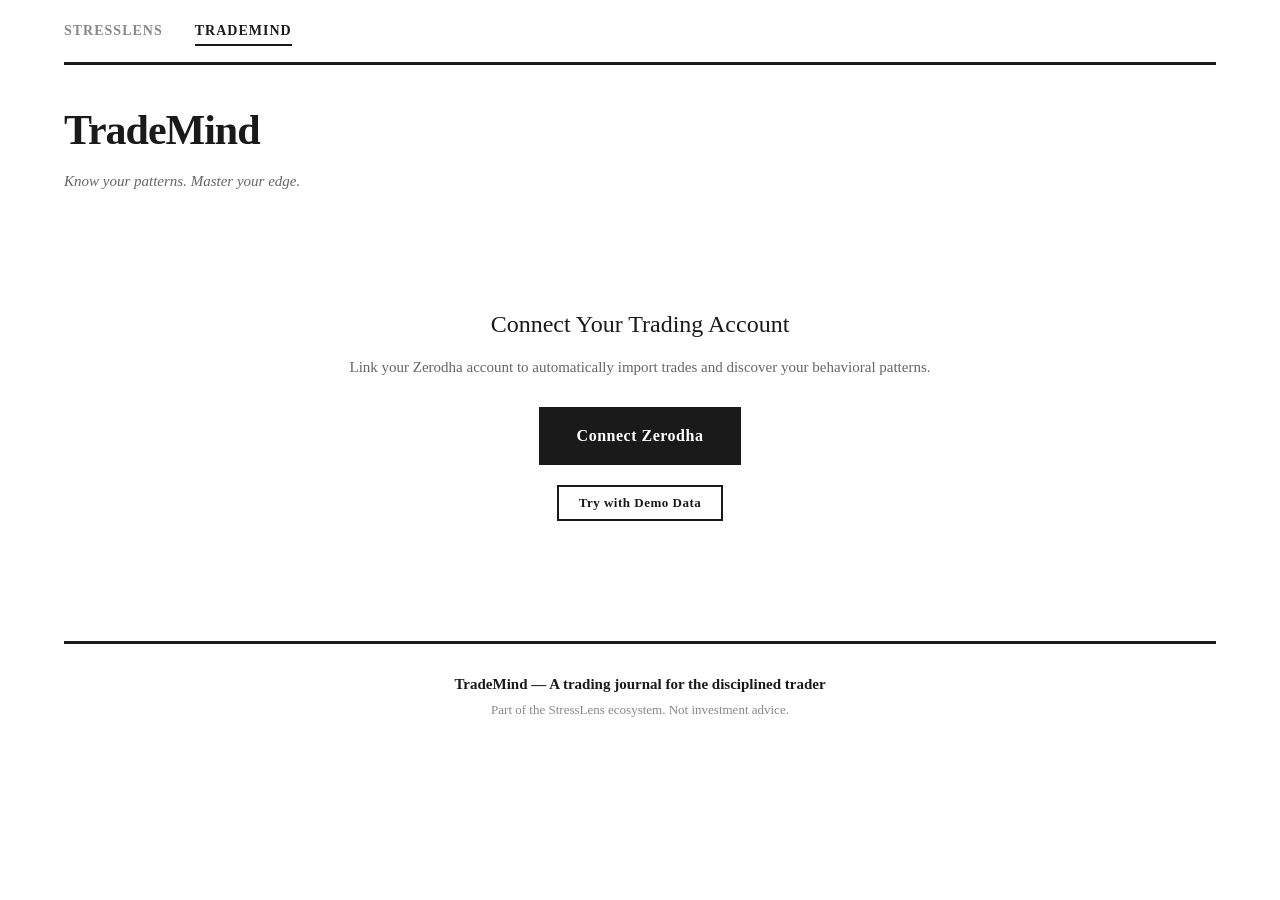
==== stresslens/frontend/dashboard.html @ e1c03084 "Add TradeMind Phase 1: Zerodha OAuth, trade sync, demo data, market context, dashboard - Zerodha Kit" ====
<!DOCTYPE html>
<html lang="en">
<head>
    <meta charset="UTF-8">
    <meta name="viewport" content="width=device-width, initial-scale=1.0">
    <title>TradeMind — Trading Journal</title>
    <style>
        * { margin: 0; padding: 0; box-sizing: border-box; }

        body {
            font-family: 'Georgia', 'Times New Roman', serif;
            background: #ffffff;
            color: #1a1a1a;
            line-height: 1.6;
        }

        .container {
            max-width: 1200px;
            margin: 0 auto;
            padding: 0 24px;
        }

        /* Navigation */
        nav {
            border-bottom: 3px solid #1a1a1a;
            padding: 20px 0 16px;
            display: flex;
            align-items: baseline;
            gap: 32px;
        }

        nav .brand {
            font-size: 14px;
            font-weight: 700;
            letter-spacing: 1px;
            text-transform: uppercase;
            color: #888;
            text-decoration: none;
        }

        nav .brand:hover { color: #1a1a1a; }

        nav .brand.active {
            color: #1a1a1a;
            border-bottom: 2px solid #1a1a1a;
            padding-bottom: 2px;
        }

        /* Header */
        header {
            padding: 32px 0 20px;
            margin-bottom: 32px;
        }

        .logo {
            font-size: 42px;
            font-weight: 700;
            letter-spacing: -1px;
            color: #1a1a1a;
        }

        .tagline {
            font-size: 15px;
            color: #666;
            font-style: italic;
            margin-top: 4px;
        }

        /* Auth section */
        .auth-section {
            text-align: center;
            padding: 60px 0;
        }

        .auth-section h2 {
            font-size: 24px;
            font-weight: 400;
            margin-bottom: 12px;
        }

        .auth-section p {
            color: #666;
            margin-bottom: 28px;
            font-size: 15px;
        }

        .btn {
            display: inline-block;
            padding: 14px 36px;
            font-size: 16px;
            font-family: 'Georgia', serif;
            font-weight: 600;
            letter-spacing: 0.5px;
            border: 2px solid #1a1a1a;
            cursor: pointer;
            text-decoration: none;
            transition: all 0.2s;
        }

        .btn-primary {
            background: #1a1a1a;
            color: #fff;
        }

        .btn-primary:hover { background: #333; }
        .btn-primary:disabled { background: #999; border-color: #999; cursor: wait; }

        .btn-secondary {
            background: #fff;
            color: #1a1a1a;
        }

        .btn-secondary:hover { background: #f5f5f5; }

        .btn-danger {
            background: #fff;
            color: #cc0000;
            border-color: #cc0000;
        }

        .btn-danger:hover { background: #fff5f5; }

        .btn-sm {
            padding: 8px 20px;
            font-size: 13px;
        }

        /* Status bar */
        .status-bar {
            display: flex;
            justify-content: space-between;
            align-items: center;
            padding: 16px 0;
            border-bottom: 1px solid #eee;
            margin-bottom: 24px;
        }

        .status-bar .user-info {
            font-size: 14px;
            color: #666;
        }

        .status-bar .user-info strong {
            color: #1a1a1a;
        }

        .actions {
            display: flex;
            gap: 12px;
        }

        /* Stats row */
        .stats-row {
            display: grid;
            grid-template-columns: repeat(4, 1fr);
            gap: 20px;
            margin-bottom: 32px;
        }

        .stat-card {
            text-align: center;
            padding: 24px 16px;
            border: 1px solid #ddd;
        }

        .stat-card .label {
            font-size: 11px;
            text-transform: uppercase;
            letter-spacing: 2px;
            color: #888;
            margin-bottom: 6px;
        }

        .stat-card .value {
            font-size: 36px;
            font-weight: 700;
            line-height: 1;
            font-family: 'Consolas', monospace;
        }

        .stat-card .sub {
            font-size: 12px;
            margin-top: 6px;
            color: #666;
        }

        .positive { color: #0a8043; }
        .negative { color: #cc0000; }
        .neutral { color: #1a1a1a; }

        /* Trades table */
        .section-title {
            font-size: 18px;
            font-weight: 700;
            border-bottom: 2px solid #1a1a1a;
            padding-bottom: 8px;
            margin: 28px 0 16px;
            text-transform: uppercase;
            letter-spacing: 1px;
        }

        .trades-table {
            width: 100%;
            border-collapse: collapse;
            font-size: 14px;
        }

        .trades-table thead th {
            text-align: left;
            padding: 12px 10px;
            font-size: 11px;
            text-transform: uppercase;
            letter-spacing: 1.5px;
            color: #888;
            border-bottom: 2px solid #1a1a1a;
            font-weight: 600;
        }

        .trades-table tbody tr {
            border-bottom: 1px solid #eee;
            cursor: pointer;
            transition: background 0.15s;
        }

        .trades-table tbody tr:hover {
            background: #fafafa;
        }

        .trades-table td {
            padding: 12px 10px;
            font-family: 'Consolas', 'Courier New', monospace;
            font-size: 13px;
        }

        .trades-table .sym {
            font-weight: 700;
            color: #1a1a1a;
        }

        .trades-table .dir-long {
            color: #0a8043;
            font-weight: 600;
        }

        .trades-table .dir-short {
            color: #cc0000;
            font-weight: 600;
        }

        .pnl-positive {
            color: #0a8043;
            font-weight: 700;
        }

        .pnl-negative {
            color: #cc0000;
            font-weight: 700;
        }

        .emotion-tag {
            display: inline-block;
            padding: 2px 8px;
            font-size: 10px;
            text-transform: uppercase;
            letter-spacing: 0.5px;
            border: 1px solid #ddd;
            color: #666;
            font-family: 'Georgia', serif;
        }

        .emotion-revenge {
            border-color: #cc0000;
            color: #cc0000;
            background: #fff5f5;
        }

        .emotion-fomo {
            border-color: #bf6a00;
            color: #bf6a00;
            background: #fff8f0;
        }

        .emotion-disciplined {
            border-color: #0a8043;
            color: #0a8043;
            background: #f0f9f0;
        }

        /* Loading & messages */
        .loading-overlay {
            display: none;
            text-align: center;
            padding: 40px;
        }

        .spinner {
            width: 36px;
            height: 36px;
            border: 3px solid #eee;
            border-top: 3px solid #1a1a1a;
            border-radius: 50%;
            animation: spin 0.8s linear infinite;
            margin: 0 auto 12px;
        }

        @keyframes spin { to { transform: rotate(360deg); } }

        .message {
            padding: 16px 20px;
            margin: 16px 0;
            font-size: 14px;
            font-weight: 600;
        }

        .message-success {
            background: #f0f9f0;
            border-left: 4px solid #0a8043;
            color: #0a8043;
        }

        .message-error {
            background: #fff5f5;
            border-left: 4px solid #cc0000;
            color: #cc0000;
        }

        .message-info {
            background: #f0f5ff;
            border-left: 4px solid #0052cc;
            color: #0052cc;
        }

        /* Demo badge */
        .demo-badge {
            display: inline-block;
            padding: 3px 10px;
            font-size: 10px;
            font-weight: 700;
            letter-spacing: 1px;
            text-transform: uppercase;
            background: #fff8f0;
            border: 1px solid #bf6a00;
            color: #bf6a00;
            margin-left: 8px;
        }

        /* Empty state */
        .empty-state {
            text-align: center;
            padding: 60px 20px;
            color: #888;
        }

        .empty-state h3 {
            font-size: 18px;
            font-weight: 400;
            margin-bottom: 12px;
            color: #666;
        }

        /* Footer */
        footer {
            border-top: 3px solid #1a1a1a;
            padding: 24px 0;
            margin-top: 60px;
            text-align: center;
        }

        footer p {
            font-size: 13px;
            color: #888;
            margin: 4px 0;
        }

        footer .brand {
            font-size: 15px;
            color: #1a1a1a;
            font-weight: 700;
        }

        /* Responsive */
        @media (max-width: 768px) {
            .stats-row { grid-template-columns: repeat(2, 1fr); }
            .trades-table { font-size: 12px; }
            .trades-table td, .trades-table th { padding: 8px 6px; }
            .logo { font-size: 32px; }
            nav { flex-wrap: wrap; gap: 16px; }
        }
    </style>
</head>
<body>
    <div class="container">
        <nav>
            <a href="/" class="brand">StressLens</a>
            <a href="/dashboard" class="brand active">TradeMind</a>
        </nav>

        <header>
            <div class="logo">TradeMind</div>
            <div class="tagline">Know your patterns. Master your edge.</div>
        </header>

        <!-- Not Authenticated -->
        <div id="authSection" class="auth-section" style="display:none;">
            <h2>Connect Your Trading Account</h2>
            <p>Link your Zerodha account to automatically import trades and discover your behavioral patterns.</p>
            <a id="connectBtn" class="btn btn-primary" href="#">Connect Zerodha</a>
            <div style="margin-top:20px;">
                <button class="btn btn-secondary btn-sm" onclick="loadDemo()">Try with Demo Data</button>
            </div>
        </div>

        <!-- Authenticated Dashboard -->
        <div id="dashboard" style="display:none;">
            <div class="status-bar">
                <div class="user-info">
                    Logged in as <strong id="userId">—</strong>
                    <span id="demoBadge" class="demo-badge" style="display:none;">Demo Mode</span>
                </div>
                <div class="actions">
                    <button class="btn btn-secondary btn-sm" onclick="loadDemo()">Load Demo Data</button>
                    <button class="btn btn-secondary btn-sm" onclick="syncTrades()">Sync Trades</button>
                    <button class="btn btn-danger btn-sm" onclick="doLogout()">Logout</button>
                </div>
            </div>

            <div id="messageArea"></div>

            <!-- Stats -->
            <div class="stats-row" id="statsRow">
                <div class="stat-card">
                    <div class="label">Total Trades</div>
                    <div class="value neutral" id="statTotal">—</div>
                </div>
                <div class="stat-card">
                    <div class="label">Win Rate</div>
                    <div class="value neutral" id="statWinRate">—</div>
                    <div class="sub" id="statWinRateSub"></div>
                </div>
                <div class="stat-card">
                    <div class="label">Total P&L</div>
                    <div class="value" id="statPnl">—</div>
                </div>
                <div class="stat-card">
                    <div class="label">Avg P&L / Trade</div>
                    <div class="value" id="statAvgPnl">—</div>
                </div>
            </div>

            <!-- Loading -->
            <div class="loading-overlay" id="loading">
                <div class="spinner"></div>
                <p>Loading trades...</p>
            </div>

            <!-- Trades Table -->
            <div class="section-title">Trade Log</div>
            <div id="tradesArea">
                <div class="empty-state" id="emptyState">
                    <h3>No trades yet</h3>
                    <p>Sync your Zerodha trades or load demo data to get started.</p>
                </div>
                <table class="trades-table" id="tradesTable" style="display:none;">
                    <thead>
                        <tr>
                            <th>Date</th>
                            <th>Symbol</th>
                            <th>Direction</th>
                            <th>Qty</th>
                            <th>Entry</th>
                            <th>Exit</th>
                            <th>P&L</th>
                            <th>Emotion</th>
                        </tr>
                    </thead>
                    <tbody id="tradesBody"></tbody>
                </table>
            </div>
        </div>

        <footer>
            <p class="brand">TradeMind — A trading journal for the disciplined trader</p>
            <p>Part of the StressLens ecosystem. Not investment advice.</p>
        </footer>
    </div>

    <script>
        let currentUserId = null;

        // ── Init ──
        (async function init() {
            try {
                const resp = await fetch('/auth/status');
                const data = await resp.json();
                if (data.authenticated) {
                    currentUserId = data.user_id;
                    showDashboard(data);
                    await loadTrades();
                } else {
                    showAuth();
                }
            } catch (e) {
                showAuth();
            }
        })();

        async function showAuth() {
            document.getElementById('authSection').style.display = 'block';
            document.getElementById('dashboard').style.display = 'none';
            // Get login URL
            try {
                const resp = await fetch('/auth/login');
                const data = await resp.json();
                document.getElementById('connectBtn').href = data.url;
            } catch (e) {}
        }

        function showDashboard(authData) {
            document.getElementById('authSection').style.display = 'none';
            document.getElementById('dashboard').style.display = 'block';
            document.getElementById('userId').textContent = authData.user_id;
            if (authData.demo_mode) {
                document.getElementById('demoBadge').style.display = 'inline-block';
            }
        }

        function showMessage(text, type) {
            const area = document.getElementById('messageArea');
            area.innerHTML = `<div class="message message-${type}">${text}</div>`;
            setTimeout(() => { area.innerHTML = ''; }, 5000);
        }

        // ── Load Trades ──
        async function loadTrades() {
            document.getElementById('loading').style.display = 'block';
            try {
                const resp = await fetch('/api/trades');
                const data = await resp.json();
                if (data.trades && data.trades.length > 0) {
                    renderTrades(data.trades);
                    computeStats(data.trades);
                } else {
                    document.getElementById('emptyState').style.display = 'block';
                    document.getElementById('tradesTable').style.display = 'none';
                }
            } catch (e) {
                showMessage('Failed to load trades: ' + e.message, 'error');
            } finally {
                document.getElementById('loading').style.display = 'none';
            }
        }

        function renderTrades(trades) {
            const tbody = document.getElementById('tradesBody');
            tbody.innerHTML = '';
            for (const t of trades) {
                const date = new Date(t.entry_time).toLocaleDateString('en-IN', {
                    day: '2-digit', month: 'short', year: '2-digit'
                });
                const time = new Date(t.entry_time).toLocaleTimeString('en-IN', {
                    hour: '2-digit', minute: '2-digit'
                });
                const dirClass = t.direction === 'LONG' ? 'dir-long' : 'dir-short';
                const pnlClass = t.pnl >= 0 ? 'pnl-positive' : 'pnl-negative';
                const pnlSign = t.pnl >= 0 ? '+' : '';
                let emotionHtml = '';
                if (t.emotion_tag) {
                    let eCls = 'emotion-tag';
                    if (t.emotion_tag === 'revenge') eCls += ' emotion-revenge';
                    else if (t.emotion_tag === 'fomo') eCls += ' emotion-fomo';
                    else if (t.emotion_tag === 'disciplined') eCls += ' emotion-disciplined';
                    emotionHtml = `<span class="${eCls}">${t.emotion_tag}</span>`;
                }
                tbody.innerHTML += `
                    <tr>
                        <td>${date} ${time}</td>
                        <td class="sym">${t.symbol}</td>
                        <td class="${dirClass}">${t.direction}</td>
                        <td>${t.quantity}</td>
                        <td>${formatPrice(t.entry_price)}</td>
                        <td>${formatPrice(t.exit_price)}</td>
                        <td class="${pnlClass}">${pnlSign}${formatPrice(t.pnl)}</td>
                        <td>${emotionHtml}</td>
                    </tr>`;
            }
            document.getElementById('emptyState').style.display = 'none';
            document.getElementById('tradesTable').style.display = 'table';
        }

        function computeStats(trades) {
            const total = trades.length;
            const wins = trades.filter(t => t.pnl > 0).length;
            const totalPnl = trades.reduce((s, t) => s + t.pnl, 0);
            const avgPnl = total > 0 ? totalPnl / total : 0;
            const winRate = total > 0 ? (wins / total * 100) : 0;

            document.getElementById('statTotal').textContent = total;
            document.getElementById('statWinRate').textContent = winRate.toFixed(1) + '%';
            document.getElementById('statWinRate').className = `value ${winRate >= 50 ? 'positive' : 'negative'}`;
            document.getElementById('statWinRateSub').textContent = `${wins}W / ${total - wins}L`;

            document.getElementById('statPnl').textContent = formatPrice(totalPnl);
            document.getElementById('statPnl').className = `value ${totalPnl >= 0 ? 'positive' : 'negative'}`;

            document.getElementById('statAvgPnl').textContent = formatPrice(avgPnl);
            document.getElementById('statAvgPnl').className = `value ${avgPnl >= 0 ? 'positive' : 'negative'}`;
        }

        function formatPrice(n) {
            if (n === undefined || n === null) return '—';
            const abs = Math.abs(n);
            if (abs >= 10000000) return (n / 10000000).toFixed(2) + ' Cr';
            if (abs >= 100000) return (n / 100000).toFixed(2) + ' L';
            return n.toLocaleString('en-IN', { maximumFractionDigits: 2 });
        }

        // ── Actions ──
        async function loadDemo() {
            showMessage('Loading demo trades...', 'info');
            try {
                const resp = await fetch('/api/trades/load-demo', { method: 'POST' });
                const data = await resp.json();
                showMessage(`${data.message}`, 'success');
                // If not authenticated yet, auto-login as demo
                if (!currentUserId) {
                    await fetch('/auth/callback?request_token=demo_token&status=success');
                    const status = await (await fetch('/auth/status')).json();
                    if (status.authenticated) {
                        currentUserId = status.user_id;
                        showDashboard(status);
                    }
                }
                await loadTrades();
            } catch (e) {
                showMessage('Failed to load demo data: ' + e.message, 'error');
            }
        }

        async function syncTrades() {
            showMessage('Syncing trades from Zerodha...', 'info');
            try {
                const resp = await fetch('/api/trades/sync');
                const data = await resp.json();
                showMessage(data.message, data.synced > 0 ? 'success' : 'info');
                if (data.synced > 0) {
                    await loadTrades();
                }
            } catch (e) {
                showMessage('Sync failed: ' + e.message, 'error');
            }
        }

        async function doLogout() {
            try {
                await fetch('/auth/logout');
                currentUserId = null;
                showAuth();
            } catch (e) {}
        }
    </script>
</body>
</html>
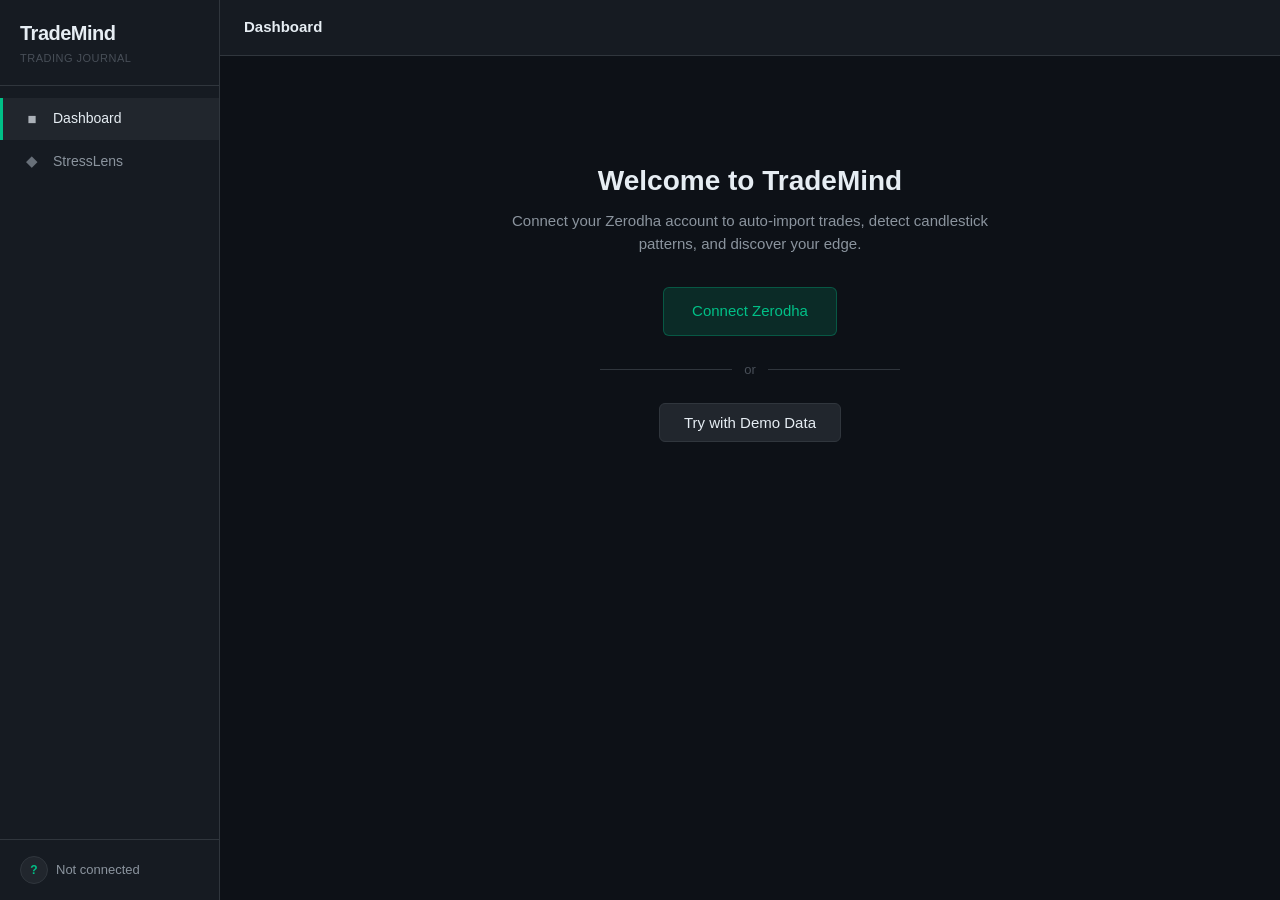
==== commit 25e2e439: "Add TradeMind Phase 2: Candlestick Pattern Stamper + dark dashboard redesign - pattern_detector.py: " ====
--- a/stresslens/frontend/dashboard.html
+++ b/stresslens/frontend/dashboard.html
@@ -7,656 +7,948 @@
     <style>
         * { margin: 0; padding: 0; box-sizing: border-box; }
 
+        :root {
+            --bg-primary: #0d1117;
+            --bg-secondary: #161b22;
+            --bg-tertiary: #21262d;
+            --bg-hover: #30363d;
+            --border: #30363d;
+            --border-light: #21262d;
+            --text-primary: #e6edf3;
+            --text-secondary: #8b949e;
+            --text-muted: #484f58;
+            --green: #00c087;
+            --green-dim: rgba(0, 192, 135, 0.15);
+            --red: #e84040;
+            --red-dim: rgba(232, 64, 64, 0.15);
+            --blue: #58a6ff;
+            --blue-dim: rgba(88, 166, 255, 0.1);
+            --yellow: #d29922;
+            --sidebar-w: 220px;
+            --header-h: 56px;
+            --font-mono: 'SF Mono', 'Cascadia Code', 'Fira Code', Consolas, 'Courier New', monospace;
+            --font-sans: -apple-system, BlinkMacSystemFont, 'Segoe UI', Helvetica, Arial, sans-serif;
+        }
+
         body {
-            font-family: 'Georgia', 'Times New Roman', serif;
-            background: #ffffff;
-            color: #1a1a1a;
-            line-height: 1.6;
-        }
-
-        .container {
-            max-width: 1200px;
-            margin: 0 auto;
-            padding: 0 24px;
-        }
-
-        /* Navigation */
-        nav {
-            border-bottom: 3px solid #1a1a1a;
-            padding: 20px 0 16px;
+            font-family: var(--font-sans);
+            background: var(--bg-primary);
+            color: var(--text-primary);
+            line-height: 1.5;
+            overflow-x: hidden;
+        }
+
+        /* ── Sidebar ── */
+        .sidebar {
+            position: fixed;
+            left: 0; top: 0; bottom: 0;
+            width: var(--sidebar-w);
+            background: var(--bg-secondary);
+            border-right: 1px solid var(--border);
             display: flex;
-            align-items: baseline;
-            gap: 32px;
-        }
-
-        nav .brand {
+            flex-direction: column;
+            z-index: 100;
+        }
+
+        .sidebar-brand {
+            padding: 18px 20px;
+            border-bottom: 1px solid var(--border);
+        }
+
+        .sidebar-brand .logo {
+            font-size: 20px;
+            font-weight: 700;
+            color: var(--text-primary);
+            letter-spacing: -0.5px;
+        }
+
+        .sidebar-brand .sub {
+            font-size: 11px;
+            color: var(--text-muted);
+            letter-spacing: 0.5px;
+            text-transform: uppercase;
+            margin-top: 2px;
+        }
+
+        .sidebar-nav {
+            flex: 1;
+            padding: 12px 0;
+        }
+
+        .nav-item {
+            display: flex;
+            align-items: center;
+            gap: 12px;
+            padding: 10px 20px;
+            color: var(--text-secondary);
+            text-decoration: none;
             font-size: 14px;
-            font-weight: 700;
-            letter-spacing: 1px;
-            text-transform: uppercase;
-            color: #888;
-            text-decoration: none;
-        }
-
-        nav .brand:hover { color: #1a1a1a; }
-
-        nav .brand.active {
-            color: #1a1a1a;
-            border-bottom: 2px solid #1a1a1a;
-            padding-bottom: 2px;
-        }
-
-        /* Header */
-        header {
-            padding: 32px 0 20px;
-            margin-bottom: 32px;
-        }
-
-        .logo {
-            font-size: 42px;
-            font-weight: 700;
-            letter-spacing: -1px;
-            color: #1a1a1a;
-        }
-
-        .tagline {
+            font-weight: 500;
+            transition: all 0.15s;
+            border-left: 3px solid transparent;
+        }
+
+        .nav-item:hover { background: var(--bg-tertiary); color: var(--text-primary); }
+        .nav-item.active {
+            color: var(--text-primary);
+            background: var(--bg-tertiary);
+            border-left-color: var(--green);
+        }
+
+        .nav-icon {
+            width: 18px;
+            text-align: center;
             font-size: 15px;
-            color: #666;
-            font-style: italic;
-            margin-top: 4px;
-        }
-
-        /* Auth section */
-        .auth-section {
-            text-align: center;
-            padding: 60px 0;
-        }
-
-        .auth-section h2 {
-            font-size: 24px;
-            font-weight: 400;
-            margin-bottom: 12px;
-        }
-
-        .auth-section p {
-            color: #666;
-            margin-bottom: 28px;
-            font-size: 15px;
-        }
-
-        .btn {
-            display: inline-block;
-            padding: 14px 36px;
-            font-size: 16px;
-            font-family: 'Georgia', serif;
+            opacity: 0.7;
+        }
+
+        .sidebar-footer {
+            padding: 16px 20px;
+            border-top: 1px solid var(--border);
+        }
+
+        .sidebar-footer .user-pill {
+            display: flex;
+            align-items: center;
+            gap: 8px;
+            font-size: 13px;
+            color: var(--text-secondary);
+        }
+
+        .user-avatar {
+            width: 28px; height: 28px;
+            border-radius: 50%;
+            background: var(--bg-tertiary);
+            display: flex; align-items: center; justify-content: center;
+            font-size: 12px; font-weight: 700;
+            color: var(--green);
+            border: 1px solid var(--border);
+        }
+
+        .demo-tag {
+            font-size: 10px;
+            padding: 2px 6px;
+            background: rgba(210, 153, 34, 0.15);
+            color: var(--yellow);
+            border-radius: 3px;
             font-weight: 600;
             letter-spacing: 0.5px;
-            border: 2px solid #1a1a1a;
+            text-transform: uppercase;
+        }
+
+        /* ── Header ── */
+        .header {
+            position: fixed;
+            top: 0;
+            left: var(--sidebar-w);
+            right: 0;
+            height: var(--header-h);
+            background: var(--bg-secondary);
+            border-bottom: 1px solid var(--border);
+            display: flex;
+            align-items: center;
+            justify-content: space-between;
+            padding: 0 24px;
+            z-index: 99;
+        }
+
+        .header-left {
+            display: flex;
+            align-items: center;
+            gap: 16px;
+        }
+
+        .header-title {
+            font-size: 15px;
+            font-weight: 600;
+            color: var(--text-primary);
+        }
+
+        .header-actions {
+            display: flex;
+            align-items: center;
+            gap: 10px;
+        }
+
+        /* ── Buttons ── */
+        .btn {
+            display: inline-flex;
+            align-items: center;
+            gap: 6px;
+            padding: 7px 14px;
+            font-size: 13px;
+            font-family: var(--font-sans);
+            font-weight: 500;
+            border: 1px solid var(--border);
+            border-radius: 6px;
             cursor: pointer;
+            transition: all 0.15s;
             text-decoration: none;
-            transition: all 0.2s;
-        }
-
-        .btn-primary {
-            background: #1a1a1a;
-            color: #fff;
-        }
-
-        .btn-primary:hover { background: #333; }
-        .btn-primary:disabled { background: #999; border-color: #999; cursor: wait; }
-
-        .btn-secondary {
-            background: #fff;
-            color: #1a1a1a;
-        }
-
-        .btn-secondary:hover { background: #f5f5f5; }
-
-        .btn-danger {
-            background: #fff;
-            color: #cc0000;
-            border-color: #cc0000;
-        }
-
-        .btn-danger:hover { background: #fff5f5; }
-
-        .btn-sm {
-            padding: 8px 20px;
+        }
+
+        .btn-default {
+            background: var(--bg-tertiary);
+            color: var(--text-primary);
+        }
+        .btn-default:hover { background: var(--bg-hover); border-color: #484f58; }
+
+        .btn-green {
+            background: rgba(0, 192, 135, 0.15);
+            color: var(--green);
+            border-color: rgba(0, 192, 135, 0.3);
+        }
+        .btn-green:hover { background: rgba(0, 192, 135, 0.25); }
+
+        .btn-red {
+            background: transparent;
+            color: var(--text-secondary);
+            border-color: transparent;
+        }
+        .btn-red:hover { color: var(--red); }
+
+        /* ── Main content ── */
+        .main {
+            margin-left: var(--sidebar-w);
+            margin-top: var(--header-h);
+            padding: 24px;
+            min-height: calc(100vh - var(--header-h));
+        }
+
+        /* ── Auth Screen ── */
+        .auth-screen {
+            display: none;
+            text-align: center;
+            padding: 80px 20px;
+        }
+
+        .auth-screen h2 {
+            font-size: 28px;
+            font-weight: 600;
+            margin-bottom: 8px;
+        }
+
+        .auth-screen p {
+            color: var(--text-secondary);
+            margin-bottom: 32px;
+            font-size: 15px;
+            max-width: 480px;
+            margin-left: auto;
+            margin-right: auto;
+        }
+
+        .auth-screen .btn { padding: 12px 28px; font-size: 15px; }
+
+        .auth-divider {
+            margin: 24px auto;
+            color: var(--text-muted);
             font-size: 13px;
-        }
-
-        /* Status bar */
-        .status-bar {
+            max-width: 300px;
+            display: flex; align-items: center; gap: 12px;
+        }
+
+        .auth-divider::before, .auth-divider::after {
+            content: '';
+            flex: 1;
+            height: 1px;
+            background: var(--border);
+        }
+
+        /* ── Dashboard ── */
+        .dashboard { display: none; }
+
+        /* Stats */
+        .stats-grid {
+            display: grid;
+            grid-template-columns: repeat(6, 1fr);
+            gap: 12px;
+            margin-bottom: 24px;
+        }
+
+        .stat-card {
+            background: var(--bg-secondary);
+            border: 1px solid var(--border);
+            border-radius: 8px;
+            padding: 16px;
+        }
+
+        .stat-card .label {
+            font-size: 11px;
+            text-transform: uppercase;
+            letter-spacing: 1.2px;
+            color: var(--text-muted);
+            margin-bottom: 8px;
+            font-weight: 600;
+        }
+
+        .stat-card .value {
+            font-size: 26px;
+            font-weight: 700;
+            font-family: var(--font-mono);
+            line-height: 1;
+        }
+
+        .stat-card .sub {
+            font-size: 12px;
+            color: var(--text-secondary);
+            margin-top: 6px;
+            font-family: var(--font-mono);
+        }
+
+        .c-green { color: var(--green); }
+        .c-red { color: var(--red); }
+        .c-white { color: var(--text-primary); }
+        .c-blue { color: var(--blue); }
+
+        /* ── Messages ── */
+        .msg-area { min-height: 0; }
+
+        .msg {
+            padding: 10px 14px;
+            border-radius: 6px;
+            font-size: 13px;
+            margin-bottom: 12px;
+            display: flex;
+            align-items: center;
+            gap: 8px;
+        }
+
+        .msg-success { background: var(--green-dim); color: var(--green); }
+        .msg-error { background: var(--red-dim); color: var(--red); }
+        .msg-info { background: var(--blue-dim); color: var(--blue); }
+
+        /* ── Section headers ── */
+        .section-head {
             display: flex;
             justify-content: space-between;
             align-items: center;
-            padding: 16px 0;
-            border-bottom: 1px solid #eee;
-            margin-bottom: 24px;
-        }
-
-        .status-bar .user-info {
-            font-size: 14px;
-            color: #666;
-        }
-
-        .status-bar .user-info strong {
-            color: #1a1a1a;
-        }
-
-        .actions {
-            display: flex;
-            gap: 12px;
-        }
-
-        /* Stats row */
-        .stats-row {
-            display: grid;
-            grid-template-columns: repeat(4, 1fr);
-            gap: 20px;
-            margin-bottom: 32px;
-        }
-
-        .stat-card {
-            text-align: center;
-            padding: 24px 16px;
-            border: 1px solid #ddd;
-        }
-
-        .stat-card .label {
+            margin: 28px 0 14px;
+        }
+
+        .section-title {
+            font-size: 16px;
+            font-weight: 600;
+            color: var(--text-primary);
+        }
+
+        /* ── Trade Log Table ── */
+        .table-wrap {
+            background: var(--bg-secondary);
+            border: 1px solid var(--border);
+            border-radius: 8px;
+            overflow: hidden;
+        }
+
+        .trade-table {
+            width: 100%;
+            border-collapse: collapse;
+        }
+
+        .trade-table thead th {
+            text-align: left;
+            padding: 10px 12px;
             font-size: 11px;
             text-transform: uppercase;
-            letter-spacing: 2px;
-            color: #888;
-            margin-bottom: 6px;
-        }
-
-        .stat-card .value {
-            font-size: 36px;
+            letter-spacing: 1px;
+            color: var(--text-muted);
+            font-weight: 600;
+            border-bottom: 1px solid var(--border);
+            background: var(--bg-secondary);
+            position: sticky;
+            top: 0;
+        }
+
+        .trade-table tbody tr {
+            border-bottom: 1px solid var(--border-light);
+            transition: background 0.1s;
+        }
+
+        .trade-table tbody tr:hover { background: var(--bg-tertiary); }
+        .trade-table tbody tr:last-child { border-bottom: none; }
+
+        .trade-table td {
+            padding: 10px 12px;
+            font-size: 13px;
+            font-family: var(--font-mono);
+            color: var(--text-secondary);
+            vertical-align: middle;
+        }
+
+        .td-sym {
+            color: var(--text-primary) !important;
+            font-weight: 600;
+        }
+
+        /* Direction badges */
+        .badge-dir {
+            display: inline-block;
+            padding: 2px 8px;
+            border-radius: 3px;
+            font-size: 11px;
             font-weight: 700;
-            line-height: 1;
-            font-family: 'Consolas', monospace;
-        }
-
-        .stat-card .sub {
+            letter-spacing: 0.5px;
+            font-family: var(--font-mono);
+        }
+
+        .badge-long {
+            background: var(--green-dim);
+            color: var(--green);
+        }
+
+        .badge-short {
+            background: var(--red-dim);
+            color: var(--red);
+        }
+
+        /* P&L */
+        .pnl-pos { color: var(--green) !important; font-weight: 600; }
+        .pnl-neg { color: var(--red) !important; font-weight: 600; }
+
+        /* Pattern badge */
+        .pattern-badge {
+            display: inline-block;
+            padding: 2px 8px;
+            border-radius: 3px;
+            font-size: 11px;
+            font-weight: 600;
+            font-family: var(--font-sans);
+            cursor: default;
+            position: relative;
+        }
+
+        .pattern-bullish {
+            background: var(--green-dim);
+            color: var(--green);
+        }
+
+        .pattern-bearish {
+            background: var(--red-dim);
+            color: var(--red);
+        }
+
+        /* Tooltip */
+        .tip {
+            position: relative;
+        }
+
+        .tip .tiptext {
+            visibility: hidden;
+            opacity: 0;
+            position: absolute;
+            bottom: calc(100% + 8px);
+            left: 50%;
+            transform: translateX(-50%);
+            background: #1c2128;
+            color: var(--text-secondary);
             font-size: 12px;
-            margin-top: 6px;
-            color: #666;
-        }
-
-        .positive { color: #0a8043; }
-        .negative { color: #cc0000; }
-        .neutral { color: #1a1a1a; }
-
-        /* Trades table */
-        .section-title {
-            font-size: 18px;
-            font-weight: 700;
-            border-bottom: 2px solid #1a1a1a;
-            padding-bottom: 8px;
-            margin: 28px 0 16px;
+            font-family: var(--font-sans);
+            padding: 8px 12px;
+            border-radius: 6px;
+            border: 1px solid var(--border);
+            white-space: nowrap;
+            z-index: 50;
+            transition: opacity 0.15s;
+            pointer-events: none;
+        }
+
+        .tip:hover .tiptext { visibility: visible; opacity: 1; }
+
+        /* Emotion pill — neutral grey, self-reported label */
+        .emotion-pill {
+            display: inline-block;
+            padding: 2px 8px;
+            border-radius: 10px;
+            font-size: 11px;
+            font-family: var(--font-sans);
+            background: var(--bg-tertiary);
+            color: var(--text-secondary);
+            border: 1px solid var(--border);
+        }
+
+        /* Note text */
+        .note-text {
+            font-family: var(--font-sans) !important;
+            font-size: 12px !important;
+            color: var(--text-muted) !important;
+            font-style: italic;
+        }
+
+        /* ── Pattern Health Report ── */
+        .pattern-report {
+            margin-top: 24px;
+        }
+
+        .report-table {
+            width: 100%;
+            border-collapse: collapse;
+        }
+
+        .report-table thead th {
+            text-align: left;
+            padding: 10px 14px;
+            font-size: 11px;
             text-transform: uppercase;
             letter-spacing: 1px;
-        }
-
-        .trades-table {
-            width: 100%;
-            border-collapse: collapse;
-            font-size: 14px;
-        }
-
-        .trades-table thead th {
-            text-align: left;
-            padding: 12px 10px;
-            font-size: 11px;
-            text-transform: uppercase;
-            letter-spacing: 1.5px;
-            color: #888;
-            border-bottom: 2px solid #1a1a1a;
+            color: var(--text-muted);
             font-weight: 600;
-        }
-
-        .trades-table tbody tr {
-            border-bottom: 1px solid #eee;
-            cursor: pointer;
-            transition: background 0.15s;
-        }
-
-        .trades-table tbody tr:hover {
-            background: #fafafa;
-        }
-
-        .trades-table td {
-            padding: 12px 10px;
-            font-family: 'Consolas', 'Courier New', monospace;
+            border-bottom: 1px solid var(--border);
+        }
+
+        .report-table tbody tr {
+            border-bottom: 1px solid var(--border-light);
+        }
+
+        .report-table tbody tr:hover { background: var(--bg-tertiary); }
+
+        .report-table td {
+            padding: 10px 14px;
             font-size: 13px;
-        }
-
-        .trades-table .sym {
-            font-weight: 700;
-            color: #1a1a1a;
-        }
-
-        .trades-table .dir-long {
-            color: #0a8043;
-            font-weight: 600;
-        }
-
-        .trades-table .dir-short {
-            color: #cc0000;
-            font-weight: 600;
-        }
-
-        .pnl-positive {
-            color: #0a8043;
-            font-weight: 700;
-        }
-
-        .pnl-negative {
-            color: #cc0000;
-            font-weight: 700;
-        }
-
-        .emotion-tag {
-            display: inline-block;
-            padding: 2px 8px;
-            font-size: 10px;
-            text-transform: uppercase;
-            letter-spacing: 0.5px;
-            border: 1px solid #ddd;
-            color: #666;
-            font-family: 'Georgia', serif;
-        }
-
-        .emotion-revenge {
-            border-color: #cc0000;
-            color: #cc0000;
-            background: #fff5f5;
-        }
-
-        .emotion-fomo {
-            border-color: #bf6a00;
-            color: #bf6a00;
-            background: #fff8f0;
-        }
-
-        .emotion-disciplined {
-            border-color: #0a8043;
-            color: #0a8043;
-            background: #f0f9f0;
-        }
-
-        /* Loading & messages */
-        .loading-overlay {
-            display: none;
-            text-align: center;
-            padding: 40px;
-        }
-
-        .spinner {
-            width: 36px;
-            height: 36px;
-            border: 3px solid #eee;
-            border-top: 3px solid #1a1a1a;
-            border-radius: 50%;
-            animation: spin 0.8s linear infinite;
-            margin: 0 auto 12px;
-        }
-
-        @keyframes spin { to { transform: rotate(360deg); } }
-
-        .message {
-            padding: 16px 20px;
-            margin: 16px 0;
-            font-size: 14px;
-            font-weight: 600;
-        }
-
-        .message-success {
-            background: #f0f9f0;
-            border-left: 4px solid #0a8043;
-            color: #0a8043;
-        }
-
-        .message-error {
-            background: #fff5f5;
-            border-left: 4px solid #cc0000;
-            color: #cc0000;
-        }
-
-        .message-info {
-            background: #f0f5ff;
-            border-left: 4px solid #0052cc;
-            color: #0052cc;
-        }
-
-        /* Demo badge */
-        .demo-badge {
-            display: inline-block;
-            padding: 3px 10px;
-            font-size: 10px;
-            font-weight: 700;
-            letter-spacing: 1px;
-            text-transform: uppercase;
-            background: #fff8f0;
-            border: 1px solid #bf6a00;
-            color: #bf6a00;
-            margin-left: 8px;
-        }
-
-        /* Empty state */
+            font-family: var(--font-mono);
+            color: var(--text-secondary);
+        }
+
+        .edge-pos { color: var(--green); font-weight: 600; }
+        .edge-neg { color: var(--red); font-weight: 600; }
+        .edge-neutral { color: var(--text-muted); }
+
+        /* ── Empty state ── */
         .empty-state {
             text-align: center;
             padding: 60px 20px;
-            color: #888;
+            color: var(--text-muted);
         }
 
         .empty-state h3 {
-            font-size: 18px;
-            font-weight: 400;
-            margin-bottom: 12px;
-            color: #666;
-        }
-
-        /* Footer */
-        footer {
-            border-top: 3px solid #1a1a1a;
-            padding: 24px 0;
-            margin-top: 60px;
+            font-size: 17px;
+            font-weight: 500;
+            color: var(--text-secondary);
+            margin-bottom: 8px;
+        }
+
+        /* ── Loading ── */
+        .loading-box {
+            display: none;
             text-align: center;
-        }
-
-        footer p {
-            font-size: 13px;
-            color: #888;
-            margin: 4px 0;
-        }
-
-        footer .brand {
-            font-size: 15px;
-            color: #1a1a1a;
-            font-weight: 700;
-        }
-
-        /* Responsive */
+            padding: 32px;
+        }
+
+        .spinner {
+            width: 28px; height: 28px;
+            border: 2px solid var(--border);
+            border-top: 2px solid var(--green);
+            border-radius: 50%;
+            animation: spin 0.7s linear infinite;
+            margin: 0 auto 10px;
+        }
+
+        @keyframes spin { to { transform: rotate(360deg); } }
+
+        /* ── Responsive ── */
+        @media (max-width: 1100px) {
+            .stats-grid { grid-template-columns: repeat(3, 1fr); }
+        }
+
         @media (max-width: 768px) {
-            .stats-row { grid-template-columns: repeat(2, 1fr); }
-            .trades-table { font-size: 12px; }
-            .trades-table td, .trades-table th { padding: 8px 6px; }
-            .logo { font-size: 32px; }
-            nav { flex-wrap: wrap; gap: 16px; }
+            .sidebar { display: none; }
+            .header { left: 0; }
+            .main { margin-left: 0; }
+            .stats-grid { grid-template-columns: repeat(2, 1fr); }
         }
     </style>
 </head>
 <body>
-    <div class="container">
-        <nav>
-            <a href="/" class="brand">StressLens</a>
-            <a href="/dashboard" class="brand active">TradeMind</a>
-        </nav>
-
-        <header>
-            <div class="logo">TradeMind</div>
-            <div class="tagline">Know your patterns. Master your edge.</div>
-        </header>
-
-        <!-- Not Authenticated -->
-        <div id="authSection" class="auth-section" style="display:none;">
-            <h2>Connect Your Trading Account</h2>
-            <p>Link your Zerodha account to automatically import trades and discover your behavioral patterns.</p>
-            <a id="connectBtn" class="btn btn-primary" href="#">Connect Zerodha</a>
-            <div style="margin-top:20px;">
-                <button class="btn btn-secondary btn-sm" onclick="loadDemo()">Try with Demo Data</button>
+
+<!-- Sidebar -->
+<aside class="sidebar">
+    <div class="sidebar-brand">
+        <div class="logo">TradeMind</div>
+        <div class="sub">Trading Journal</div>
+    </div>
+    <nav class="sidebar-nav">
+        <a href="/dashboard" class="nav-item active">
+            <span class="nav-icon">&#9632;</span> Dashboard
+        </a>
+        <a href="/" class="nav-item">
+            <span class="nav-icon">&#9670;</span> StressLens
+        </a>
+    </nav>
+    <div class="sidebar-footer">
+        <div class="user-pill" id="sidebarUser">
+            <div class="user-avatar" id="userInitial">?</div>
+            <span id="sidebarUserId">Not connected</span>
+        </div>
+    </div>
+</aside>
+
+<!-- Header -->
+<div class="header">
+    <div class="header-left">
+        <span class="header-title" id="headerTitle">Dashboard</span>
+        <span class="demo-tag" id="headerDemo" style="display:none;">DEMO</span>
+    </div>
+    <div class="header-actions" id="headerActions" style="display:none;">
+        <button class="btn btn-default" onclick="loadDemo()">Load Demo Data</button>
+        <button class="btn btn-green" onclick="syncTrades()">Sync Trades</button>
+        <button class="btn btn-red" onclick="doLogout()">Logout</button>
+    </div>
+</div>
+
+<!-- Main Content -->
+<div class="main">
+
+    <!-- Auth Screen -->
+    <div class="auth-screen" id="authScreen">
+        <h2>Welcome to TradeMind</h2>
+        <p>Connect your Zerodha account to auto-import trades, detect candlestick patterns, and discover your edge.</p>
+        <a id="connectBtn" class="btn btn-green" href="#" style="padding:12px 28px;font-size:15px;">Connect Zerodha</a>
+        <div class="auth-divider">or</div>
+        <button class="btn btn-default" onclick="loadDemo()" style="padding:10px 24px;">Try with Demo Data</button>
+    </div>
+
+    <!-- Dashboard -->
+    <div class="dashboard" id="dashboard">
+
+        <div class="msg-area" id="msgArea"></div>
+
+        <!-- Stats Row -->
+        <div class="stats-grid" id="statsGrid">
+            <div class="stat-card">
+                <div class="label">Total Trades</div>
+                <div class="value c-white" id="sTotalTrades">-</div>
+            </div>
+            <div class="stat-card">
+                <div class="label">Win Rate</div>
+                <div class="value" id="sWinRate">-</div>
+                <div class="sub" id="sWinRateSub"></div>
+            </div>
+            <div class="stat-card">
+                <div class="label">Total P&L</div>
+                <div class="value" id="sTotalPnl">-</div>
+            </div>
+            <div class="stat-card">
+                <div class="label">Best Trade</div>
+                <div class="value c-green" id="sBest">-</div>
+                <div class="sub" id="sBestSub"></div>
+            </div>
+            <div class="stat-card">
+                <div class="label">Worst Trade</div>
+                <div class="value c-red" id="sWorst">-</div>
+                <div class="sub" id="sWorstSub"></div>
+            </div>
+            <div class="stat-card">
+                <div class="label">Avg Hold Time</div>
+                <div class="value c-white" id="sAvgHold">-</div>
+                <div class="sub">minutes</div>
             </div>
         </div>
 
-        <!-- Authenticated Dashboard -->
-        <div id="dashboard" style="display:none;">
-            <div class="status-bar">
-                <div class="user-info">
-                    Logged in as <strong id="userId">—</strong>
-                    <span id="demoBadge" class="demo-badge" style="display:none;">Demo Mode</span>
-                </div>
-                <div class="actions">
-                    <button class="btn btn-secondary btn-sm" onclick="loadDemo()">Load Demo Data</button>
-                    <button class="btn btn-secondary btn-sm" onclick="syncTrades()">Sync Trades</button>
-                    <button class="btn btn-danger btn-sm" onclick="doLogout()">Logout</button>
-                </div>
+        <!-- Loading -->
+        <div class="loading-box" id="loading">
+            <div class="spinner"></div>
+            <span style="color:var(--text-secondary);font-size:13px;">Loading trades...</span>
+        </div>
+
+        <!-- Trade Log -->
+        <div class="section-head">
+            <span class="section-title">Trade Log</span>
+        </div>
+
+        <div id="tradesArea">
+            <div class="empty-state" id="emptyState">
+                <h3>No trades yet</h3>
+                <p>Sync your Zerodha trades or load demo data to get started.</p>
             </div>
-
-            <div id="messageArea"></div>
-
-            <!-- Stats -->
-            <div class="stats-row" id="statsRow">
-                <div class="stat-card">
-                    <div class="label">Total Trades</div>
-                    <div class="value neutral" id="statTotal">—</div>
-                </div>
-                <div class="stat-card">
-                    <div class="label">Win Rate</div>
-                    <div class="value neutral" id="statWinRate">—</div>
-                    <div class="sub" id="statWinRateSub"></div>
-                </div>
-                <div class="stat-card">
-                    <div class="label">Total P&L</div>
-                    <div class="value" id="statPnl">—</div>
-                </div>
-                <div class="stat-card">
-                    <div class="label">Avg P&L / Trade</div>
-                    <div class="value" id="statAvgPnl">—</div>
-                </div>
-            </div>
-
-            <!-- Loading -->
-            <div class="loading-overlay" id="loading">
-                <div class="spinner"></div>
-                <p>Loading trades...</p>
-            </div>
-
-            <!-- Trades Table -->
-            <div class="section-title">Trade Log</div>
-            <div id="tradesArea">
-                <div class="empty-state" id="emptyState">
-                    <h3>No trades yet</h3>
-                    <p>Sync your Zerodha trades or load demo data to get started.</p>
-                </div>
-                <table class="trades-table" id="tradesTable" style="display:none;">
+            <div class="table-wrap" id="tableWrap" style="display:none;">
+                <table class="trade-table" id="tradeTable">
                     <thead>
                         <tr>
-                            <th>Date</th>
+                            <th>Date &amp; Time</th>
                             <th>Symbol</th>
-                            <th>Direction</th>
+                            <th>Dir</th>
                             <th>Qty</th>
                             <th>Entry</th>
                             <th>Exit</th>
-                            <th>P&L</th>
+                            <th>P&amp;L</th>
+                            <th>Pattern</th>
+                            <th>Note</th>
                             <th>Emotion</th>
                         </tr>
                     </thead>
-                    <tbody id="tradesBody"></tbody>
+                    <tbody id="tradeBody"></tbody>
                 </table>
             </div>
         </div>
 
-        <footer>
-            <p class="brand">TradeMind — A trading journal for the disciplined trader</p>
-            <p>Part of the StressLens ecosystem. Not investment advice.</p>
-        </footer>
+        <!-- Pattern Health Report -->
+        <div class="pattern-report" id="patternReport" style="display:none;">
+            <div class="section-head">
+                <span class="section-title">Your Pattern Performance</span>
+            </div>
+            <div class="table-wrap">
+                <table class="report-table">
+                    <thead>
+                        <tr>
+                            <th>Pattern</th>
+                            <th>Times Traded</th>
+                            <th>Your Win Rate</th>
+                            <th>NSE Win Rate</th>
+                            <th>Your Edge</th>
+                        </tr>
+                    </thead>
+                    <tbody id="reportBody"></tbody>
+                </table>
+            </div>
+        </div>
+
     </div>
-
-    <script>
-        let currentUserId = null;
-
-        // ── Init ──
-        (async function init() {
-            try {
-                const resp = await fetch('/auth/status');
-                const data = await resp.json();
-                if (data.authenticated) {
-                    currentUserId = data.user_id;
-                    showDashboard(data);
-                    await loadTrades();
-                } else {
-                    showAuth();
-                }
-            } catch (e) {
-                showAuth();
-            }
-        })();
-
-        async function showAuth() {
-            document.getElementById('authSection').style.display = 'block';
-            document.getElementById('dashboard').style.display = 'none';
-            // Get login URL
-            try {
-                const resp = await fetch('/auth/login');
-                const data = await resp.json();
-                document.getElementById('connectBtn').href = data.url;
-            } catch (e) {}
-        }
-
-        function showDashboard(authData) {
-            document.getElementById('authSection').style.display = 'none';
-            document.getElementById('dashboard').style.display = 'block';
-            document.getElementById('userId').textContent = authData.user_id;
-            if (authData.demo_mode) {
-                document.getElementById('demoBadge').style.display = 'inline-block';
-            }
-        }
-
-        function showMessage(text, type) {
-            const area = document.getElementById('messageArea');
-            area.innerHTML = `<div class="message message-${type}">${text}</div>`;
-            setTimeout(() => { area.innerHTML = ''; }, 5000);
-        }
-
-        // ── Load Trades ──
-        async function loadTrades() {
-            document.getElementById('loading').style.display = 'block';
-            try {
-                const resp = await fetch('/api/trades');
-                const data = await resp.json();
-                if (data.trades && data.trades.length > 0) {
-                    renderTrades(data.trades);
-                    computeStats(data.trades);
-                } else {
-                    document.getElementById('emptyState').style.display = 'block';
-                    document.getElementById('tradesTable').style.display = 'none';
-                }
-            } catch (e) {
-                showMessage('Failed to load trades: ' + e.message, 'error');
-            } finally {
-                document.getElementById('loading').style.display = 'none';
-            }
-        }
-
-        function renderTrades(trades) {
-            const tbody = document.getElementById('tradesBody');
-            tbody.innerHTML = '';
-            for (const t of trades) {
-                const date = new Date(t.entry_time).toLocaleDateString('en-IN', {
-                    day: '2-digit', month: 'short', year: '2-digit'
-                });
-                const time = new Date(t.entry_time).toLocaleTimeString('en-IN', {
-                    hour: '2-digit', minute: '2-digit'
-                });
-                const dirClass = t.direction === 'LONG' ? 'dir-long' : 'dir-short';
-                const pnlClass = t.pnl >= 0 ? 'pnl-positive' : 'pnl-negative';
-                const pnlSign = t.pnl >= 0 ? '+' : '';
-                let emotionHtml = '';
-                if (t.emotion_tag) {
-                    let eCls = 'emotion-tag';
-                    if (t.emotion_tag === 'revenge') eCls += ' emotion-revenge';
-                    else if (t.emotion_tag === 'fomo') eCls += ' emotion-fomo';
-                    else if (t.emotion_tag === 'disciplined') eCls += ' emotion-disciplined';
-                    emotionHtml = `<span class="${eCls}">${t.emotion_tag}</span>`;
-                }
-                tbody.innerHTML += `
-                    <tr>
-                        <td>${date} ${time}</td>
-                        <td class="sym">${t.symbol}</td>
-                        <td class="${dirClass}">${t.direction}</td>
-                        <td>${t.quantity}</td>
-                        <td>${formatPrice(t.entry_price)}</td>
-                        <td>${formatPrice(t.exit_price)}</td>
-                        <td class="${pnlClass}">${pnlSign}${formatPrice(t.pnl)}</td>
-                        <td>${emotionHtml}</td>
-                    </tr>`;
-            }
-            document.getElementById('emptyState').style.display = 'none';
-            document.getElementById('tradesTable').style.display = 'table';
-        }
-
-        function computeStats(trades) {
-            const total = trades.length;
-            const wins = trades.filter(t => t.pnl > 0).length;
-            const totalPnl = trades.reduce((s, t) => s + t.pnl, 0);
-            const avgPnl = total > 0 ? totalPnl / total : 0;
-            const winRate = total > 0 ? (wins / total * 100) : 0;
-
-            document.getElementById('statTotal').textContent = total;
-            document.getElementById('statWinRate').textContent = winRate.toFixed(1) + '%';
-            document.getElementById('statWinRate').className = `value ${winRate >= 50 ? 'positive' : 'negative'}`;
-            document.getElementById('statWinRateSub').textContent = `${wins}W / ${total - wins}L`;
-
-            document.getElementById('statPnl').textContent = formatPrice(totalPnl);
-            document.getElementById('statPnl').className = `value ${totalPnl >= 0 ? 'positive' : 'negative'}`;
-
-            document.getElementById('statAvgPnl').textContent = formatPrice(avgPnl);
-            document.getElementById('statAvgPnl').className = `value ${avgPnl >= 0 ? 'positive' : 'negative'}`;
-        }
-
-        function formatPrice(n) {
-            if (n === undefined || n === null) return '—';
-            const abs = Math.abs(n);
-            if (abs >= 10000000) return (n / 10000000).toFixed(2) + ' Cr';
-            if (abs >= 100000) return (n / 100000).toFixed(2) + ' L';
-            return n.toLocaleString('en-IN', { maximumFractionDigits: 2 });
-        }
-
-        // ── Actions ──
-        async function loadDemo() {
-            showMessage('Loading demo trades...', 'info');
-            try {
-                const resp = await fetch('/api/trades/load-demo', { method: 'POST' });
-                const data = await resp.json();
-                showMessage(`${data.message}`, 'success');
-                // If not authenticated yet, auto-login as demo
-                if (!currentUserId) {
-                    await fetch('/auth/callback?request_token=demo_token&status=success');
-                    const status = await (await fetch('/auth/status')).json();
-                    if (status.authenticated) {
-                        currentUserId = status.user_id;
-                        showDashboard(status);
-                    }
-                }
-                await loadTrades();
-            } catch (e) {
-                showMessage('Failed to load demo data: ' + e.message, 'error');
-            }
-        }
-
-        async function syncTrades() {
-            showMessage('Syncing trades from Zerodha...', 'info');
-            try {
-                const resp = await fetch('/api/trades/sync');
-                const data = await resp.json();
-                showMessage(data.message, data.synced > 0 ? 'success' : 'info');
-                if (data.synced > 0) {
-                    await loadTrades();
-                }
-            } catch (e) {
-                showMessage('Sync failed: ' + e.message, 'error');
-            }
-        }
-
-        async function doLogout() {
-            try {
-                await fetch('/auth/logout');
-                currentUserId = null;
-                showAuth();
-            } catch (e) {}
-        }
-    </script>
+</div>
+
+<script>
+let currentUserId = null;
+let allTrades = [];
+
+// ── Init ──
+(async function init() {
+    try {
+        const r = await fetch('/auth/status');
+        const d = await r.json();
+        if (d.authenticated) {
+            currentUserId = d.user_id;
+            showDashboard(d);
+            await loadTrades();
+        } else {
+            showAuth();
+        }
+    } catch (e) { showAuth(); }
+})();
+
+function showAuth() {
+    document.getElementById('authScreen').style.display = 'block';
+    document.getElementById('dashboard').style.display = 'none';
+    document.getElementById('headerActions').style.display = 'none';
+    // Fetch login URL
+    fetch('/auth/login').then(r=>r.json()).then(d=>{
+        document.getElementById('connectBtn').href = d.url;
+    }).catch(()=>{});
+}
+
+function showDashboard(auth) {
+    document.getElementById('authScreen').style.display = 'none';
+    document.getElementById('dashboard').style.display = 'block';
+    document.getElementById('headerActions').style.display = 'flex';
+
+    const uid = auth.user_id || 'user';
+    document.getElementById('sidebarUserId').textContent = uid;
+    document.getElementById('userInitial').textContent = uid[0].toUpperCase();
+
+    if (auth.demo_mode) {
+        document.getElementById('headerDemo').style.display = 'inline-block';
+    }
+}
+
+function showMsg(text, type) {
+    const a = document.getElementById('msgArea');
+    a.innerHTML = `<div class="msg msg-${type}">${text}</div>`;
+    setTimeout(() => a.innerHTML = '', 4000);
+}
+
+// ── Load Trades ──
+async function loadTrades() {
+    document.getElementById('loading').style.display = 'block';
+    try {
+        const r = await fetch('/api/trades');
+        const d = await r.json();
+        allTrades = d.trades || [];
+        if (allTrades.length > 0) {
+            renderTrades(allTrades);
+            computeStats(allTrades);
+            renderPatternReport(allTrades);
+        } else {
+            document.getElementById('emptyState').style.display = 'block';
+            document.getElementById('tableWrap').style.display = 'none';
+            document.getElementById('patternReport').style.display = 'none';
+        }
+    } catch (e) {
+        showMsg('Failed to load trades: ' + e.message, 'error');
+    } finally {
+        document.getElementById('loading').style.display = 'none';
+    }
+}
+
+function renderTrades(trades) {
+    const tbody = document.getElementById('tradeBody');
+    tbody.innerHTML = '';
+    for (const t of trades) {
+        const dt = new Date(t.entry_time);
+        const dateStr = dt.toLocaleDateString('en-IN', { day:'2-digit', month:'short' });
+        const timeStr = dt.toLocaleTimeString('en-IN', { hour:'2-digit', minute:'2-digit', hour12: false });
+
+        const dirBadge = t.direction === 'LONG'
+            ? '<span class="badge-dir badge-long">BUY</span>'
+            : '<span class="badge-dir badge-short">SELL</span>';
+
+        const pnlCls = t.pnl >= 0 ? 'pnl-pos' : 'pnl-neg';
+        const pnlSign = t.pnl >= 0 ? '+' : '';
+
+        let patternHtml = '<span style="color:var(--text-muted);">—</span>';
+        if (t.detected_pattern) {
+            const pCls = t.pattern_direction === 'bullish' ? 'pattern-bullish' : 'pattern-bearish';
+            const wr = t.nse_win_rate ? t.nse_win_rate.toFixed(0) : '?';
+            const sc = t.pattern_sample_count || 0;
+            patternHtml = `<span class="tip"><span class="pattern-badge ${pCls}">${t.detected_pattern} ${t.pattern_confidence || ''}%</span><span class="tiptext">NSE historical win rate: ${wr}% across ${sc.toLocaleString()} instances</span></span>`;
+        }
+
+        let emotionHtml = '';
+        if (t.emotion_tag) {
+            emotionHtml = `<span class="emotion-pill">${t.emotion_tag}</span>`;
+        }
+
+        let noteHtml = '';
+        if (t.note) {
+            noteHtml = `<span class="note-text">${t.note}</span>`;
+        }
+
+        tbody.innerHTML += `<tr>
+            <td>${dateStr} ${timeStr}</td>
+            <td class="td-sym">${t.symbol}</td>
+            <td>${dirBadge}</td>
+            <td>${t.quantity}</td>
+            <td>${fmtP(t.entry_price)}</td>
+            <td>${fmtP(t.exit_price)}</td>
+            <td class="${pnlCls}">${pnlSign}${fmtP(t.pnl)}</td>
+            <td>${patternHtml}</td>
+            <td>${noteHtml}</td>
+            <td>${emotionHtml}</td>
+        </tr>`;
+    }
+    document.getElementById('emptyState').style.display = 'none';
+    document.getElementById('tableWrap').style.display = 'block';
+}
+
+function computeStats(trades) {
+    const n = trades.length;
+    const wins = trades.filter(t => t.pnl > 0);
+    const losses = trades.filter(t => t.pnl <= 0);
+    const totalPnl = trades.reduce((s,t) => s + t.pnl, 0);
+    const winRate = n > 0 ? (wins.length / n * 100) : 0;
+
+    const sorted = [...trades].sort((a,b) => b.pnl - a.pnl);
+    const best = sorted[0] || {};
+    const worst = sorted[sorted.length - 1] || {};
+
+    // Avg hold time in minutes
+    let totalMins = 0;
+    let countHold = 0;
+    for (const t of trades) {
+        if (t.entry_time && t.exit_time) {
+            const diff = (new Date(t.exit_time) - new Date(t.entry_time)) / 60000;
+            if (diff > 0 && diff < 10000) { totalMins += diff; countHold++; }
+        }
+    }
+    const avgHold = countHold > 0 ? Math.round(totalMins / countHold) : 0;
+
+    document.getElementById('sTotalTrades').textContent = n;
+
+    const wrEl = document.getElementById('sWinRate');
+    wrEl.textContent = winRate.toFixed(1) + '%';
+    wrEl.className = `value ${winRate >= 50 ? 'c-green' : 'c-red'}`;
+    document.getElementById('sWinRateSub').textContent = `${wins.length}W / ${losses.length}L`;
+
+    const pnlEl = document.getElementById('sTotalPnl');
+    pnlEl.textContent = fmtRupee(totalPnl);
+    pnlEl.className = `value ${totalPnl >= 0 ? 'c-green' : 'c-red'}`;
+
+    document.getElementById('sBest').textContent = fmtRupee(best.pnl || 0);
+    document.getElementById('sBestSub').textContent = best.symbol || '';
+
+    document.getElementById('sWorst').textContent = fmtRupee(worst.pnl || 0);
+    document.getElementById('sWorstSub').textContent = worst.symbol || '';
+
+    document.getElementById('sAvgHold').textContent = avgHold;
+}
+
+function renderPatternReport(trades) {
+    // Aggregate per pattern
+    const map = {};
+    for (const t of trades) {
+        const p = t.detected_pattern;
+        if (!p) continue;
+        if (!map[p]) map[p] = { name: p, direction: t.pattern_direction, total: 0, wins: 0, nse_wr: t.nse_win_rate || 50, sc: t.pattern_sample_count || 0 };
+        map[p].total++;
+        if (t.pnl > 0) map[p].wins++;
+    }
+
+    const rows = Object.values(map).sort((a,b) => b.total - a.total);
+    if (rows.length === 0) {
+        document.getElementById('patternReport').style.display = 'none';
+        return;
+    }
+
+    const tbody = document.getElementById('reportBody');
+    tbody.innerHTML = '';
+    for (const r of rows) {
+        const yourWR = r.total > 0 ? (r.wins / r.total * 100) : 0;
+        const edge = yourWR - r.nse_wr;
+        const edgeCls = edge > 0 ? 'edge-pos' : edge < 0 ? 'edge-neg' : 'edge-neutral';
+        const edgeSign = edge > 0 ? '+' : '';
+        const pCls = r.direction === 'bullish' ? 'pattern-bullish' : 'pattern-bearish';
+
+        tbody.innerHTML += `<tr>
+            <td><span class="pattern-badge ${pCls}">${r.name}</span></td>
+            <td>${r.total}</td>
+            <td>${yourWR.toFixed(1)}%</td>
+            <td>${r.nse_wr.toFixed(1)}%</td>
+            <td class="${edgeCls}">${edgeSign}${edge.toFixed(1)}%</td>
+        </tr>`;
+    }
+    document.getElementById('patternReport').style.display = 'block';
+}
+
+// ── Formatting ──
+function fmtP(n) {
+    if (n == null) return '—';
+    return Number(n).toLocaleString('en-IN', { maximumFractionDigits: 2 });
+}
+
+function fmtRupee(n) {
+    if (n == null) return '—';
+    const sign = n >= 0 ? '+' : '';
+    const abs = Math.abs(n);
+    if (abs >= 10000000) return sign + (n/10000000).toFixed(2) + ' Cr';
+    if (abs >= 100000) return sign + (n/100000).toFixed(2) + ' L';
+    return sign + Number(n).toLocaleString('en-IN', { maximumFractionDigits: 0 });
+}
+
+// ── Actions ──
+async function loadDemo() {
+    showMsg('Loading demo trades & detecting patterns...', 'info');
+    try {
+        const r = await fetch('/api/trades/load-demo', { method: 'POST' });
+        const d = await r.json();
+        showMsg(d.message, 'success');
+        if (!currentUserId) {
+            await fetch('/auth/callback?request_token=demo_token&status=success');
+            const s = await (await fetch('/auth/status')).json();
+            if (s.authenticated) { currentUserId = s.user_id; showDashboard(s); }
+        }
+        await loadTrades();
+    } catch (e) { showMsg('Failed: ' + e.message, 'error'); }
+}
+
+async function syncTrades() {
+    showMsg('Syncing trades from Zerodha...', 'info');
+    try {
+        const r = await fetch('/api/trades/sync');
+        const d = await r.json();
+        showMsg(d.message, d.synced > 0 ? 'success' : 'info');
+        if (d.synced > 0) await loadTrades();
+    } catch (e) { showMsg('Sync failed: ' + e.message, 'error'); }
+}
+
+async function doLogout() {
+    await fetch('/auth/logout');
+    currentUserId = null;
+    showAuth();
+}
+</script>
 </body>
 </html>
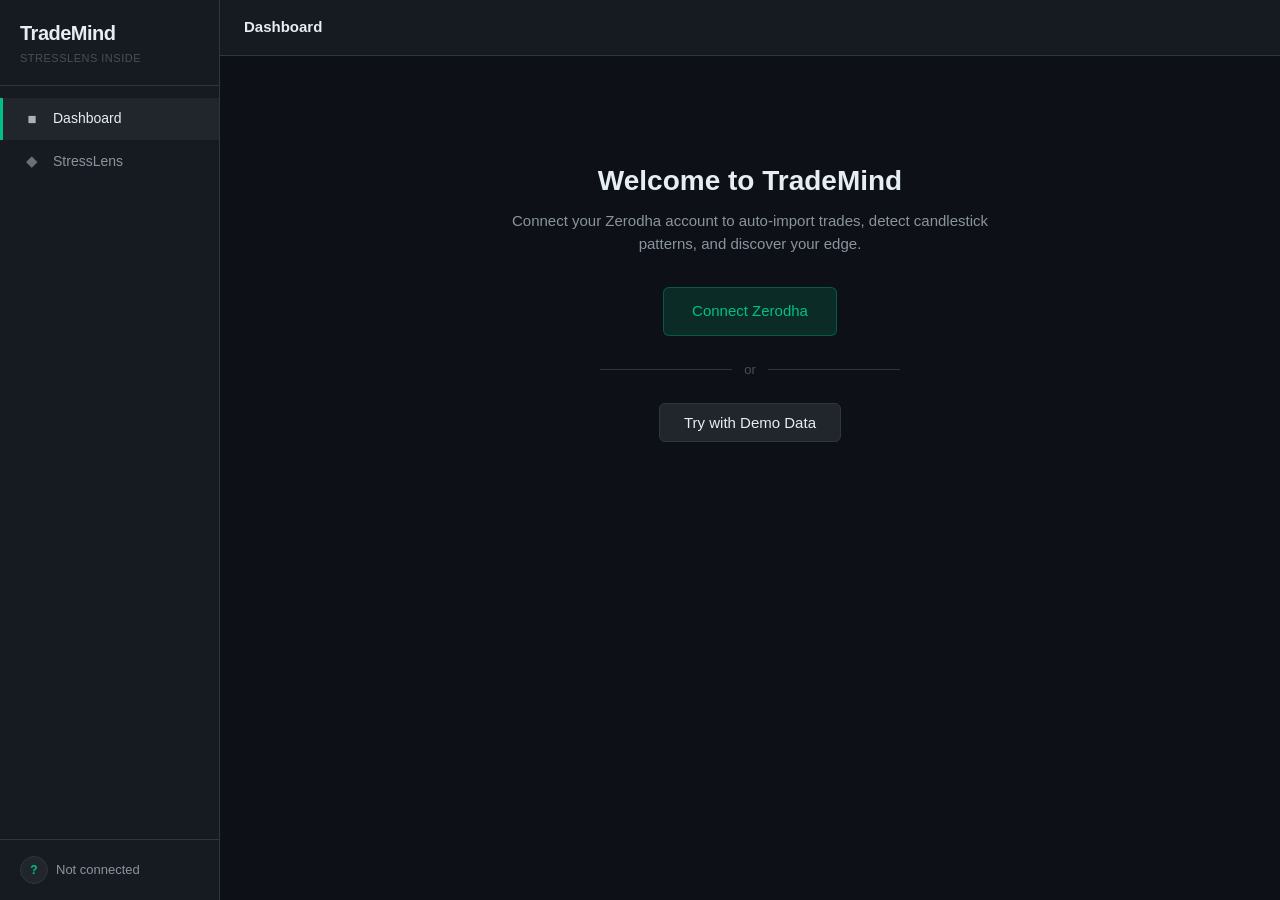
==== commit f0e90441: "Unify navigation and dark theme across StressLens + TradeMind - Convert StressLens (index.html) to d" ====
--- a/stresslens/frontend/dashboard.html
+++ b/stresslens/frontend/dashboard.html
@@ -559,10 +559,10 @@
 
 <!-- Sidebar -->
 <aside class="sidebar">
-    <div class="sidebar-brand">
+    <a href="/dashboard" class="sidebar-brand" style="text-decoration:none;">
         <div class="logo">TradeMind</div>
-        <div class="sub">Trading Journal</div>
-    </div>
+        <div class="sub">StressLens inside</div>
+    </a>
     <nav class="sidebar-nav">
         <a href="/dashboard" class="nav-item active">
             <span class="nav-icon">&#9632;</span> Dashboard
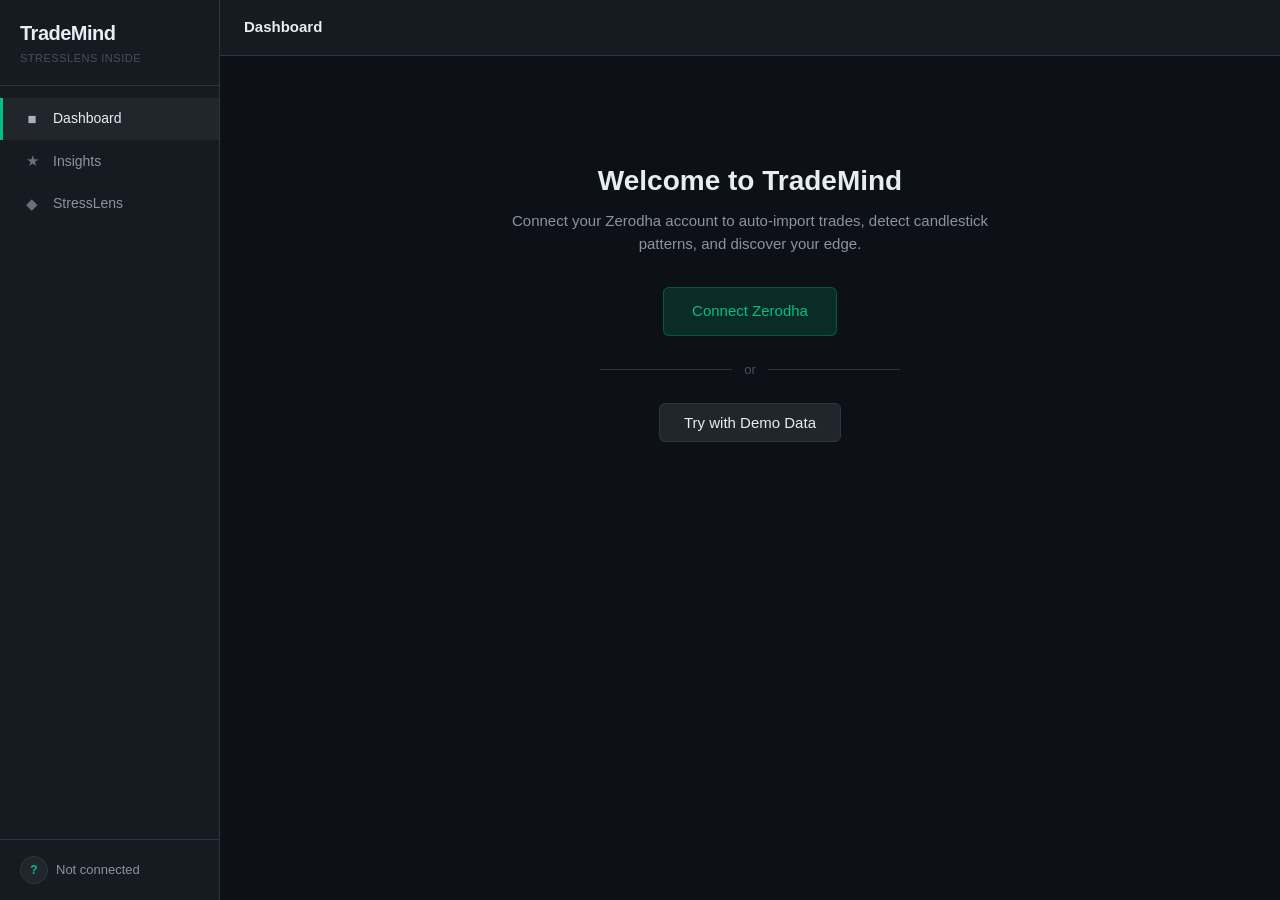
==== commit 9c6e5961: "Phase 3: Behavioral Intelligence Engine + AI Chat - behavioral_engine.py: pattern discovery across t" ====
--- a/stresslens/frontend/dashboard.html
+++ b/stresslens/frontend/dashboard.html
@@ -567,6 +567,9 @@
         <a href="/dashboard" class="nav-item active">
             <span class="nav-icon">&#9632;</span> Dashboard
         </a>
+        <a href="/insights" class="nav-item">
+            <span class="nav-icon">&#9733;</span> Insights
+        </a>
         <a href="/" class="nav-item">
             <span class="nav-icon">&#9670;</span> StressLens
         </a>
@@ -586,6 +589,7 @@
         <span class="demo-tag" id="headerDemo" style="display:none;">DEMO</span>
     </div>
     <div class="header-actions" id="headerActions" style="display:none;">
+        <a href="/insights" class="btn btn-default" style="text-decoration:none;">View Insights</a>
         <button class="btn btn-default" onclick="loadDemo()">Load Demo Data</button>
         <button class="btn btn-green" onclick="syncTrades()">Sync Trades</button>
         <button class="btn btn-red" onclick="doLogout()">Logout</button>
@@ -640,6 +644,19 @@
                 <div class="sub">minutes</div>
             </div>
         </div>
+
+        <!-- Edge Score Widget -->
+        <a href="/insights" id="edgeWidget" style="display:none;text-decoration:none;margin-top:16px;margin-bottom:8px;
+            padding:14px 20px;background:var(--bg-secondary);border:1px solid var(--border);border-radius:8px;
+            display:flex;align-items:center;gap:16px;cursor:pointer;transition:border-color 0.15s;">
+            <div style="width:48px;height:48px;border-radius:50%;display:flex;align-items:center;justify-content:center;
+                font-size:20px;font-weight:700;font-family:var(--font-mono);" id="edgeScoreCircle">-</div>
+            <div>
+                <div style="font-size:13px;font-weight:600;color:var(--text-primary);">Today's Edge Alignment</div>
+                <div style="font-size:12px;color:var(--text-secondary);" id="edgeScoreSub">Loading...</div>
+            </div>
+            <div style="margin-left:auto;font-size:12px;color:var(--text-muted);">View Insights →</div>
+        </a>
 
         <!-- Loading -->
         <div class="loading-box" id="loading">
@@ -762,6 +779,7 @@
             renderTrades(allTrades);
             computeStats(allTrades);
             renderPatternReport(allTrades);
+            loadEdgeScore();
         } else {
             document.getElementById('emptyState').style.display = 'block';
             document.getElementById('tableWrap').style.display = 'none';
@@ -949,6 +967,30 @@
     currentUserId = null;
     showAuth();
 }
+
+async function loadEdgeScore() {
+    try {
+        const r = await fetch('/api/insights/daily');
+        const d = await r.json();
+        const score = (d.conditions_alignment || {}).alignment_score || 0;
+        const widget = document.getElementById('edgeWidget');
+        const circle = document.getElementById('edgeScoreCircle');
+        const sub = document.getElementById('edgeScoreSub');
+        let color, bg;
+        if (score >= 60) { color = 'var(--green)'; bg = 'rgba(0,192,135,0.15)'; }
+        else if (score >= 30) { color = 'var(--yellow)'; bg = 'rgba(210,153,34,0.15)'; }
+        else { color = 'var(--red)'; bg = 'rgba(232,64,64,0.15)'; }
+        circle.textContent = score;
+        circle.style.color = color;
+        circle.style.background = bg;
+        const inside = (d.conditions_alignment || {}).inside_edge || 0;
+        const outside = (d.conditions_alignment || {}).outside_edge || 0;
+        sub.textContent = `${inside} trades in edge conditions, ${outside} outside`;
+        widget.style.display = 'flex';
+    } catch (e) {
+        // Silently skip if insights not available yet
+    }
+}
 </script>
 </body>
 </html>
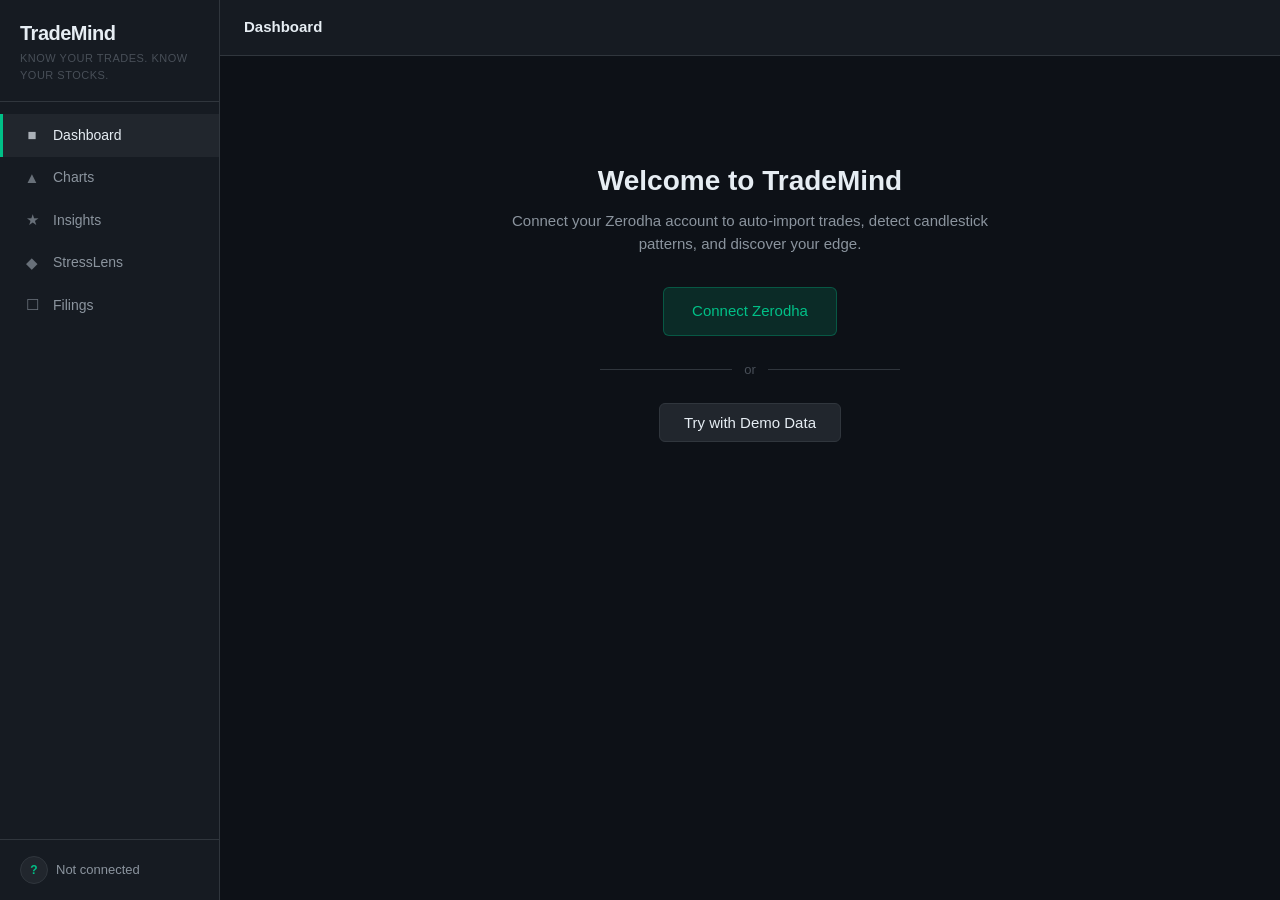
==== commit 8415c972: "Unify StressLens into TradeMind: new homepage, company page, filings watch - Replace index.html with" ====
--- a/stresslens/frontend/dashboard.html
+++ b/stresslens/frontend/dashboard.html
@@ -559,19 +559,25 @@
 
 <!-- Sidebar -->
 <aside class="sidebar">
-    <a href="/dashboard" class="sidebar-brand" style="text-decoration:none;">
+    <a href="/" class="sidebar-brand" style="text-decoration:none;">
         <div class="logo">TradeMind</div>
-        <div class="sub">StressLens inside</div>
+        <div class="sub">Know your trades. Know your stocks.</div>
     </a>
     <nav class="sidebar-nav">
         <a href="/dashboard" class="nav-item active">
             <span class="nav-icon">&#9632;</span> Dashboard
         </a>
+        <a href="/dashboard" class="nav-item">
+            <span class="nav-icon">&#9650;</span> Charts
+        </a>
         <a href="/insights" class="nav-item">
             <span class="nav-icon">&#9733;</span> Insights
         </a>
-        <a href="/" class="nav-item">
+        <a href="/stresslens" class="nav-item">
             <span class="nav-icon">&#9670;</span> StressLens
+        </a>
+        <a href="/filings" class="nav-item">
+            <span class="nav-icon">&#9744;</span> Filings
         </a>
     </nav>
     <div class="sidebar-footer">
@@ -827,7 +833,7 @@
 
         tbody.innerHTML += `<tr>
             <td>${dateStr} ${timeStr}</td>
-            <td class="td-sym">${t.symbol}</td>
+            <td class="td-sym"><a href="/company?symbol=${t.symbol}" style="color:inherit;text-decoration:none;font-weight:600;" onmouseover="this.style.color='#58a6ff'" onmouseout="this.style.color='inherit'">${t.symbol}</a></td>
             <td>${dirBadge}</td>
             <td>${t.quantity}</td>
             <td>${fmtP(t.entry_price)}</td>
